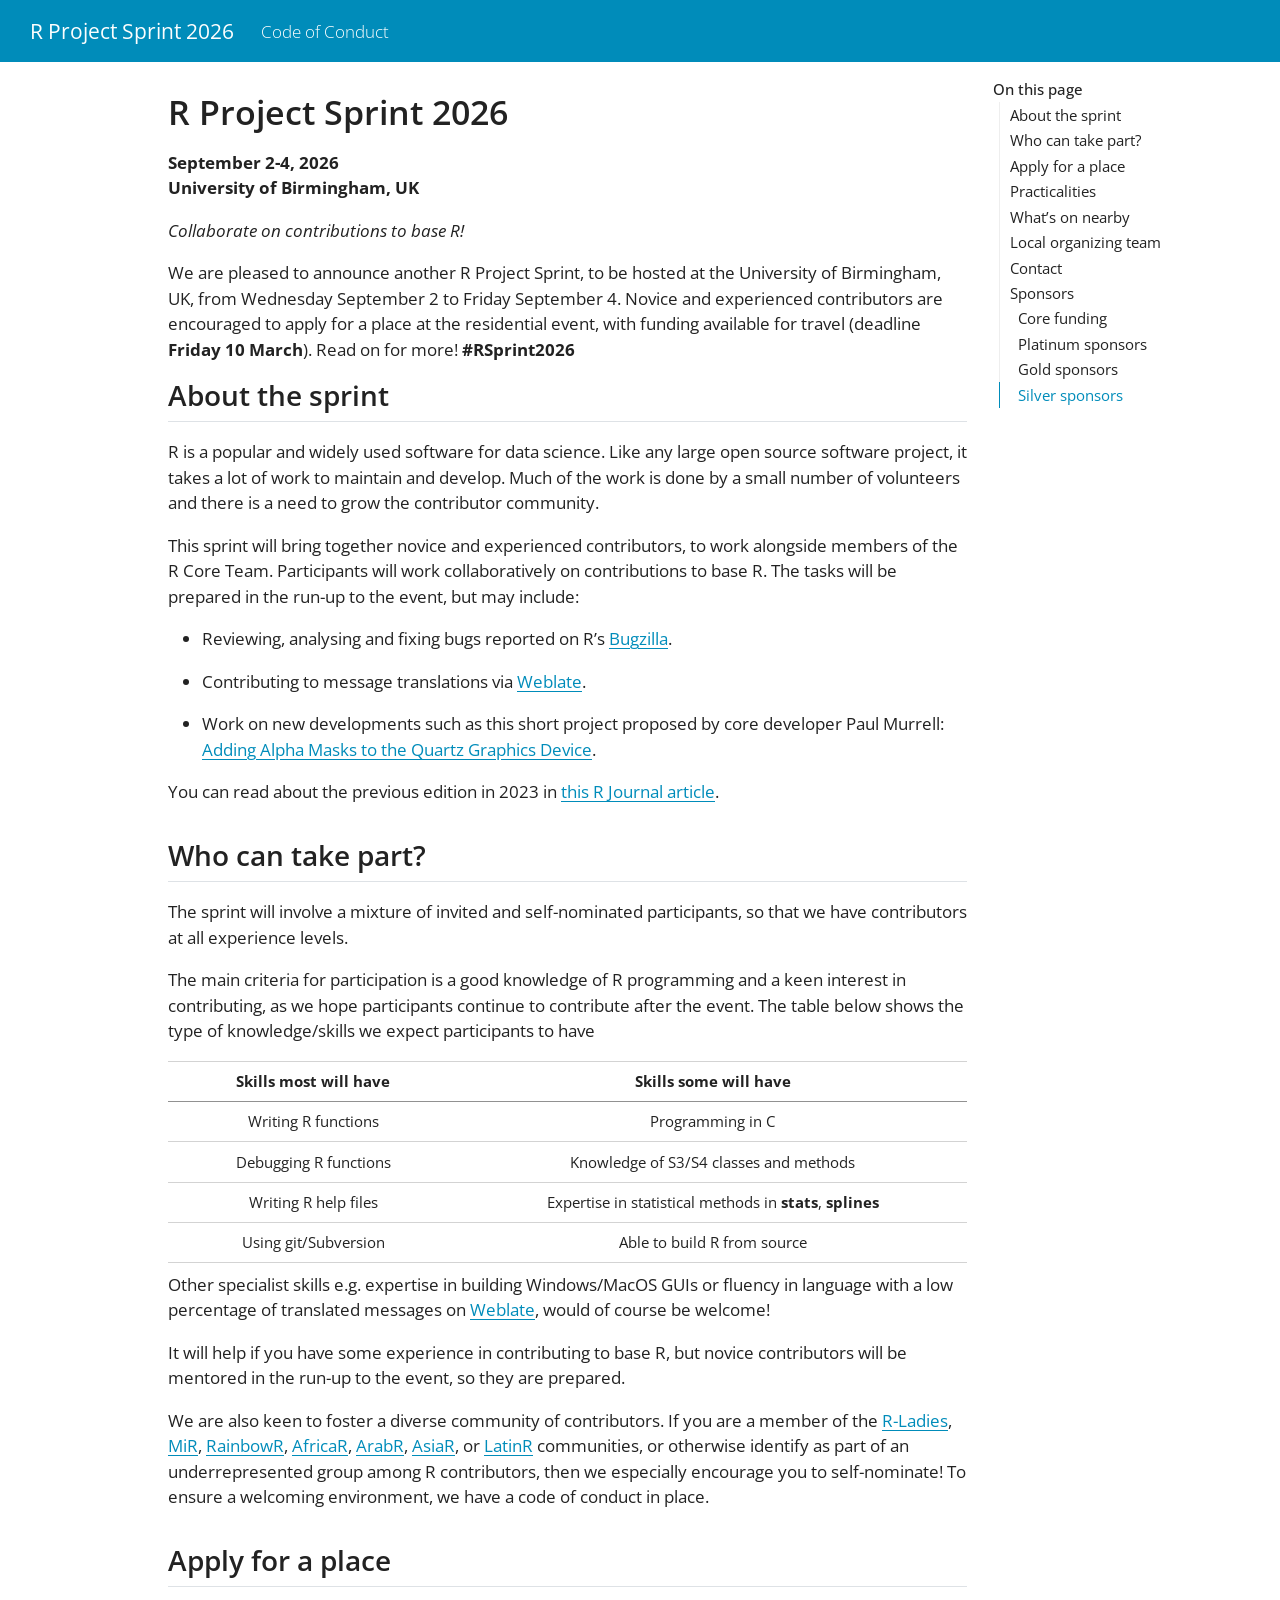
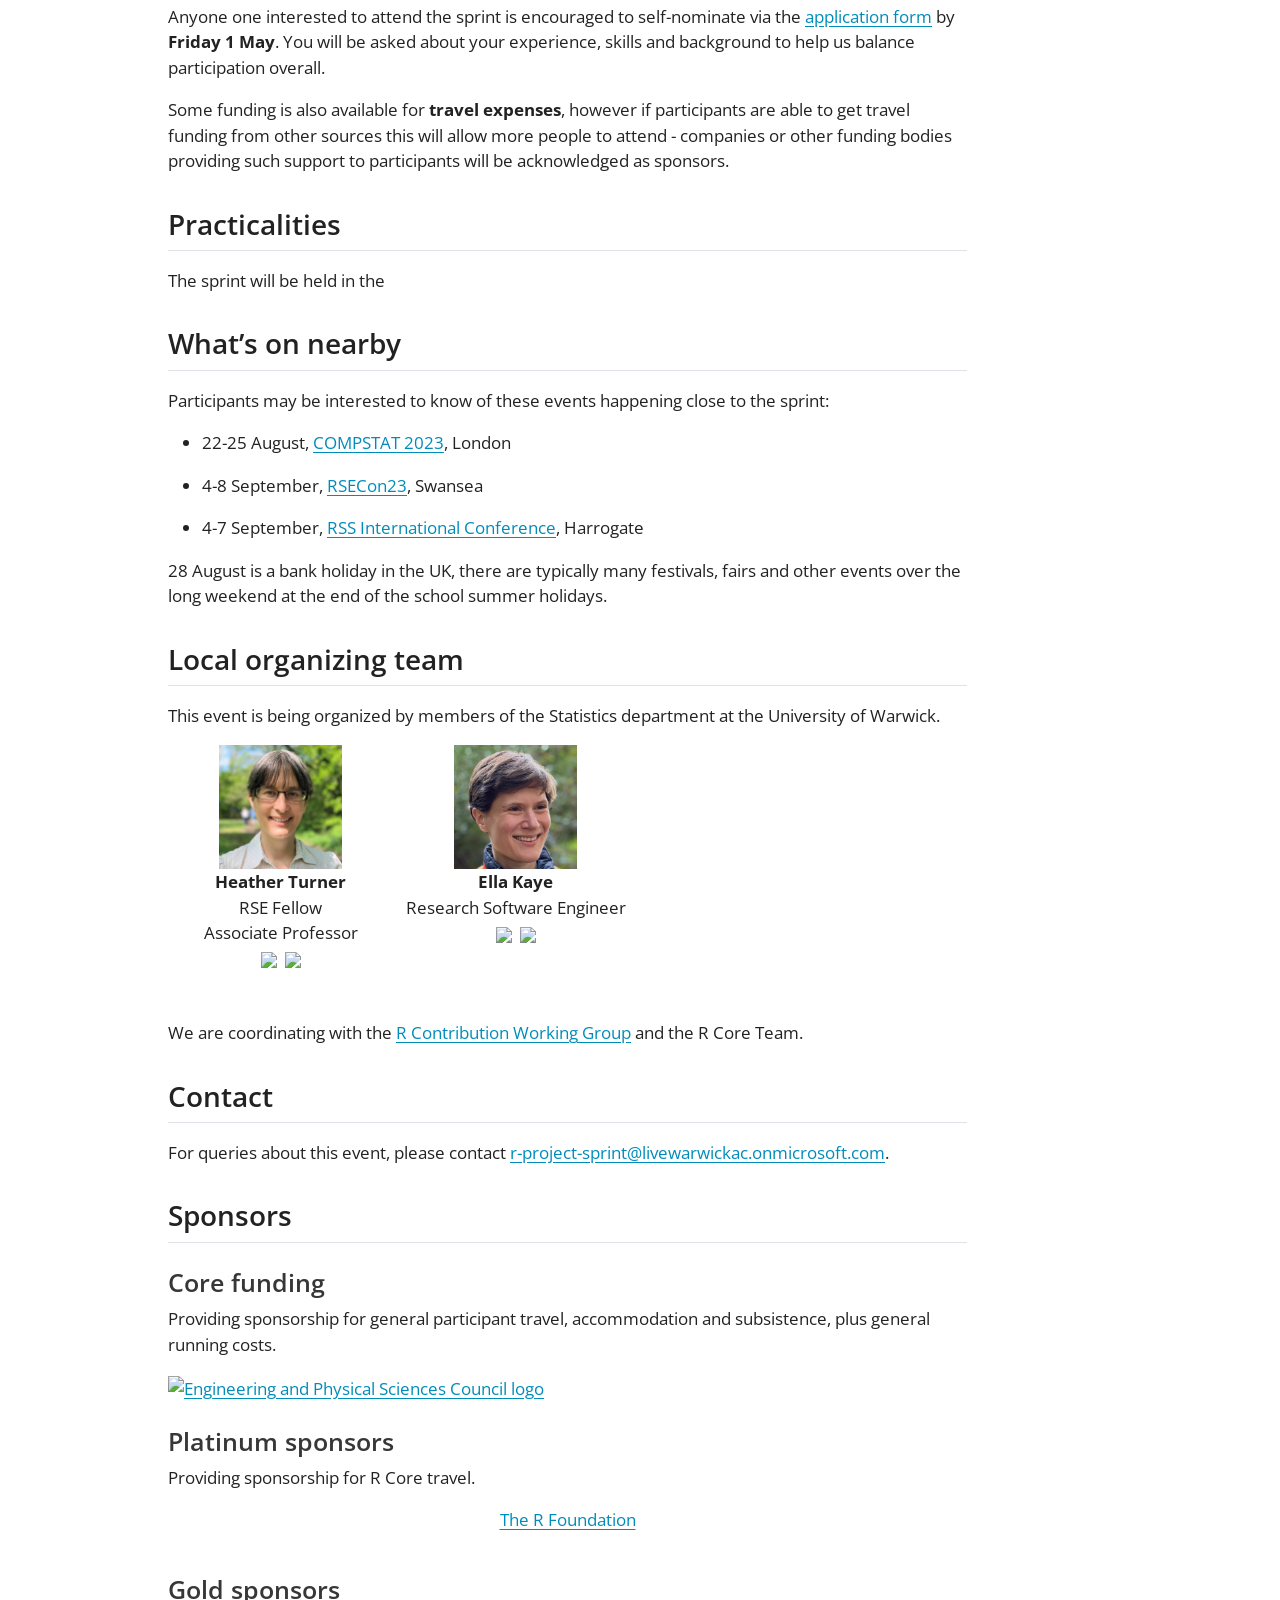
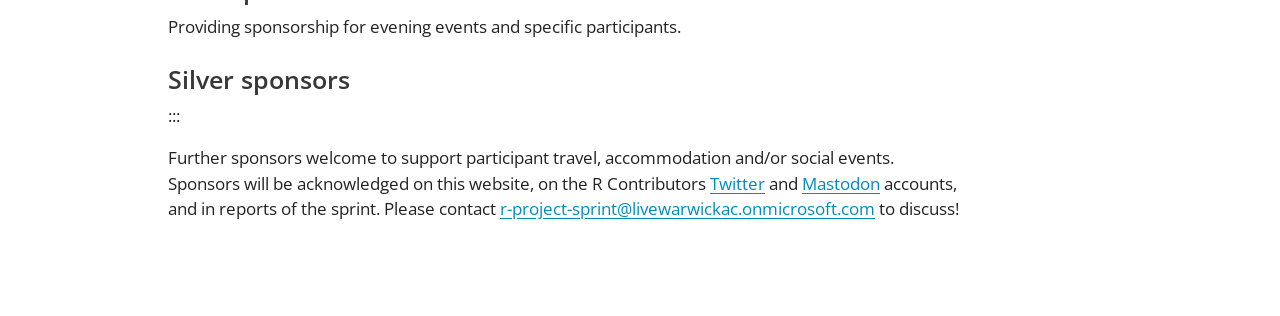
==== docs/index.html @ a6c2e323 "Initial commit" ====
<!DOCTYPE html>
<html xmlns="http://www.w3.org/1999/xhtml" lang="en" xml:lang="en"><head>

<meta charset="utf-8">
<meta name="generator" content="quarto-1.7.30">

<meta name="viewport" content="width=device-width, initial-scale=1.0, user-scalable=yes">


<title>R Project Sprint 2026</title>
<style>
code{white-space: pre-wrap;}
span.smallcaps{font-variant: small-caps;}
div.columns{display: flex; gap: min(4vw, 1.5em);}
div.column{flex: auto; overflow-x: auto;}
div.hanging-indent{margin-left: 1.5em; text-indent: -1.5em;}
ul.task-list{list-style: none;}
ul.task-list li input[type="checkbox"] {
  width: 0.8em;
  margin: 0 0.8em 0.2em -1em; /* quarto-specific, see https://github.com/quarto-dev/quarto-cli/issues/4556 */ 
  vertical-align: middle;
}
</style>


<script src="site_libs/quarto-nav/quarto-nav.js"></script>
<script src="site_libs/quarto-nav/headroom.min.js"></script>
<script src="site_libs/clipboard/clipboard.min.js"></script>
<script src="site_libs/quarto-search/autocomplete.umd.js"></script>
<script src="site_libs/quarto-search/fuse.min.js"></script>
<script src="site_libs/quarto-search/quarto-search.js"></script>
<meta name="quarto:offset" content="./">
<script src="site_libs/quarto-html/quarto.js" type="module"></script>
<script src="site_libs/quarto-html/tabsets/tabsets.js" type="module"></script>
<script src="site_libs/quarto-html/popper.min.js"></script>
<script src="site_libs/quarto-html/tippy.umd.min.js"></script>
<script src="site_libs/quarto-html/anchor.min.js"></script>
<link href="site_libs/quarto-html/tippy.css" rel="stylesheet">
<link href="site_libs/quarto-html/quarto-syntax-highlighting-de070a7b0ab54f8780927367ac907214.css" rel="stylesheet" id="quarto-text-highlighting-styles">
<script src="site_libs/bootstrap/bootstrap.min.js"></script>
<link href="site_libs/bootstrap/bootstrap-icons.css" rel="stylesheet">
<link href="site_libs/bootstrap/bootstrap-54d2793665b9bcd67158332d17101db9.min.css" rel="stylesheet" append-hash="true" id="quarto-bootstrap" data-mode="light">
<script id="quarto-search-options" type="application/json">{
  "location": "navbar",
  "copy-button": false,
  "collapse-after": 3,
  "panel-placement": "end",
  "type": "overlay",
  "limit": 50,
  "keyboard-shortcut": [
    "f",
    "/",
    "s"
  ],
  "show-item-context": false,
  "language": {
    "search-no-results-text": "No results",
    "search-matching-documents-text": "matching documents",
    "search-copy-link-title": "Copy link to search",
    "search-hide-matches-text": "Hide additional matches",
    "search-more-match-text": "more match in this document",
    "search-more-matches-text": "more matches in this document",
    "search-clear-button-title": "Clear",
    "search-text-placeholder": "",
    "search-detached-cancel-button-title": "Cancel",
    "search-submit-button-title": "Submit",
    "search-label": "Search"
  }
}</script>


<link rel="stylesheet" href="styles.css">
</head>

<body class="nav-fixed quarto-light">

<div id="quarto-search-results"></div>
  <header id="quarto-header" class="headroom fixed-top">
    <nav class="navbar navbar-expand-lg " data-bs-theme="dark">
      <div class="navbar-container container-fluid">
      <div class="navbar-brand-container mx-auto">
    <a class="navbar-brand" href="./index.html">
    <span class="navbar-title">R Project Sprint 2026</span>
    </a>
  </div>
            <div id="quarto-search" class="" title="Search"></div>
          <button class="navbar-toggler" type="button" data-bs-toggle="collapse" data-bs-target="#navbarCollapse" aria-controls="navbarCollapse" role="menu" aria-expanded="false" aria-label="Toggle navigation" onclick="if (window.quartoToggleHeadroom) { window.quartoToggleHeadroom(); }">
  <span class="navbar-toggler-icon"></span>
</button>
          <div class="collapse navbar-collapse" id="navbarCollapse">
            <ul class="navbar-nav navbar-nav-scroll me-auto">
  <li class="nav-item">
    <a class="nav-link" href="./code-of-conduct.html"> 
<span class="menu-text">Code of Conduct</span></a>
  </li>  
</ul>
            <ul class="navbar-nav navbar-nav-scroll ms-auto">
  <li class="nav-item compact">
    <a class="nav-link" href="https://mastodon.cloud/tags/RSprint2026"> <i class="bi bi-mastodon" role="img">
</i> 
<span class="menu-text"></span></a>
  </li>  
  <li class="nav-item compact">
    <a class="nav-link" href="https://github.com/r-devel/r-project-sprint-2026"> <i class="bi bi-github" role="img">
</i> 
<span class="menu-text"></span></a>
  </li>  
</ul>
          </div> <!-- /navcollapse -->
            <div class="quarto-navbar-tools">
</div>
      </div> <!-- /container-fluid -->
    </nav>
</header>
<!-- content -->
<div id="quarto-content" class="quarto-container page-columns page-rows-contents page-layout-article page-navbar">
<!-- sidebar -->
<!-- margin-sidebar -->
    <div id="quarto-margin-sidebar" class="sidebar margin-sidebar">
        <nav id="TOC" role="doc-toc" class="toc-active">
    <h2 id="toc-title">On this page</h2>
   
  <ul>
  <li><a href="#about-the-sprint" id="toc-about-the-sprint" class="nav-link active" data-scroll-target="#about-the-sprint">About the sprint</a></li>
  <li><a href="#who-can-take-part" id="toc-who-can-take-part" class="nav-link" data-scroll-target="#who-can-take-part">Who can take part?</a></li>
  <li><a href="#apply-for-a-place" id="toc-apply-for-a-place" class="nav-link" data-scroll-target="#apply-for-a-place">Apply for a place</a></li>
  <li><a href="#practicalities" id="toc-practicalities" class="nav-link" data-scroll-target="#practicalities">Practicalities</a></li>
  <li><a href="#whats-on-nearby" id="toc-whats-on-nearby" class="nav-link" data-scroll-target="#whats-on-nearby">What’s on nearby</a></li>
  <li><a href="#local-organizing-team" id="toc-local-organizing-team" class="nav-link" data-scroll-target="#local-organizing-team">Local organizing team</a></li>
  <li><a href="#contact" id="toc-contact" class="nav-link" data-scroll-target="#contact">Contact</a></li>
  <li><a href="#sponsors" id="toc-sponsors" class="nav-link" data-scroll-target="#sponsors">Sponsors</a>
  <ul class="collapse">
  <li><a href="#core-funding" id="toc-core-funding" class="nav-link" data-scroll-target="#core-funding">Core funding</a></li>
  <li><a href="#platinum-sponsors" id="toc-platinum-sponsors" class="nav-link" data-scroll-target="#platinum-sponsors">Platinum sponsors</a></li>
  <li><a href="#gold-sponsors" id="toc-gold-sponsors" class="nav-link" data-scroll-target="#gold-sponsors">Gold sponsors</a></li>
  <li><a href="#silver-sponsors" id="toc-silver-sponsors" class="nav-link" data-scroll-target="#silver-sponsors">Silver sponsors</a></li>
  </ul></li>
  </ul>
</nav>
    </div>
<!-- main -->
<main class="content" id="quarto-document-content">

<header id="title-block-header" class="quarto-title-block default">
<div class="quarto-title">
<h1 class="title">R Project Sprint 2026</h1>
</div>



<div class="quarto-title-meta">

    
  
    
  </div>
  


</header>


<p><strong>September 2-4, 2026<br>
University of Birmingham, UK</strong></p>
<p><em>Collaborate on contributions to base R!</em></p>
<p>We are pleased to announce another R Project Sprint, to be hosted at the University of Birmingham, UK, from Wednesday September 2 to Friday September 4. Novice and experienced contributors are encouraged to apply for a place at the residential event, with funding available for travel (deadline <strong>Friday 10 March</strong>). Read on for more! <strong>#RSprint2026</strong></p>
<!-- <center>![A group of 11 people around a long table with a large screen at one end and a big window behind. People are general busy working on laptops, writing on notepads, etc.](warwick-university-faculty-of-arts-building-768x381-compact.jpg){alt="A group of 11 people around a long table with a large screen at one end and a big window behind. People are general busy working on laptops, writing on notepads, etc." style="height:400px"}<br> <small>Breakout space in the Faculty of Arts Building, University of Warwick ©Hufton+Crow<br><br></small></center> -->
<section id="about-the-sprint" class="level2">
<h2 class="anchored" data-anchor-id="about-the-sprint">About the sprint</h2>
<p>R is a popular and widely used software for data science. Like any large open source software project, it takes a lot of work to maintain and develop. Much of the work is done by a small number of volunteers and there is a need to grow the contributor community.</p>
<p>This sprint will bring together novice and experienced contributors, to work alongside members of the R Core Team. Participants will work collaboratively on contributions to base R. The tasks will be prepared in the run-up to the event, but may include:</p>
<ul>
<li><p>Reviewing, analysing and fixing bugs reported on R’s <a href="https://bugs.r-project.org/">Bugzilla</a>.</p></li>
<li><p>Contributing to message translations via <a href="https://translate.rx.studio/projects/r-project/">Weblate</a>.</p></li>
<li><p>Work on new developments such as this short project proposed by core developer Paul Murrell: <a href="projects/quartz-alpha-mask">Adding Alpha Masks to the Quartz Graphics Device</a>.</p></li>
</ul>
<p>You can read about the previous edition in 2023 in <a href="https://journal.r-project.org/news/RJ-2023-3-sprint/">this R Journal article</a>.</p>
</section>
<section id="who-can-take-part" class="level2">
<h2 class="anchored" data-anchor-id="who-can-take-part">Who can take part?</h2>
<p>The sprint will involve a mixture of invited and self-nominated participants, so that we have contributors at all experience levels.</p>
<p>The main criteria for participation is a good knowledge of R programming and a keen interest in contributing, as we hope participants continue to contribute after the event. The table below shows the type of knowledge/skills we expect participants to have</p>
<table class="caption-top table">
<colgroup>
<col style="width: 36%">
<col style="width: 63%">
</colgroup>
<thead>
<tr class="header">
<th style="text-align: center;">Skills most will have</th>
<th style="text-align: center;">Skills some will have</th>
</tr>
</thead>
<tbody>
<tr class="odd">
<td style="text-align: center;">Writing R functions</td>
<td style="text-align: center;">Programming in C</td>
</tr>
<tr class="even">
<td style="text-align: center;">Debugging R functions</td>
<td style="text-align: center;">Knowledge of S3/S4 classes and methods</td>
</tr>
<tr class="odd">
<td style="text-align: center;">Writing R help files</td>
<td style="text-align: center;">Expertise in statistical methods in <strong>stats</strong>, <strong>splines</strong></td>
</tr>
<tr class="even">
<td style="text-align: center;">Using git/Subversion</td>
<td style="text-align: center;">Able to build R from source</td>
</tr>
</tbody>
</table>
<p>Other specialist skills e.g.&nbsp;expertise in building Windows/MacOS GUIs or fluency in language with a low percentage of translated messages on <a href="https://translate.rx.studio/projects/r-project/">Weblate</a>, would of course be welcome!</p>
<p>It will help if you have some experience in contributing to base R, but novice contributors will be mentored in the run-up to the event, so they are prepared.</p>
<p>We are also keen to foster a diverse community of contributors. If you are a member of the <a href="https://rladies.org/">R-Ladies</a>, <a href="https://mircommunity.com/">MiR</a>, <a href="https://rainbowr.netlify.app/">RainbowR</a>, <a href="https://africa-r.org/">AfricaR</a>, <a href="https://github.com/ARab-R">ArabR</a>, <a href="https://bit.ly/join_asiaR_slack">AsiaR</a>, or <a href="https://latin-r.com/">LatinR</a> communities, or otherwise identify as part of an underrepresented group among R contributors, then we especially encourage you to self-nominate! To ensure a welcoming environment, we have a code of conduct in place.</p>
</section>
<section id="apply-for-a-place" class="level2">
<h2 class="anchored" data-anchor-id="apply-for-a-place">Apply for a place</h2>
<p>Anyone one interested to attend the sprint is encouraged to self-nominate via the <a href="https://rfoundation.limequery.com/837944?lang=en">application form</a> by <strong>Friday 1 May</strong>. You will be asked about your experience, skills and background to help us balance participation overall.</p>
<!-- Thanks to our [sponsors], all workshop participants will be **accommodated free of charge** during the sprint, in [on-campus housing at the University of Warwick](https://warwick.ac.uk/services/conferences/spaces/central-campus-venues/accommodation/arthur-vick), **with meals provided**. -->
<p>Some funding is also available for <strong>travel expenses</strong>, however if participants are able to get travel funding from other sources this will allow more people to attend - companies or other funding bodies providing such support to participants will be acknowledged as sponsors.</p>
</section>
<section id="practicalities" class="level2">
<h2 class="anchored" data-anchor-id="practicalities">Practicalities</h2>
<p>The sprint will be held in the</p>
</section>
<section id="whats-on-nearby" class="level2">
<h2 class="anchored" data-anchor-id="whats-on-nearby">What’s on nearby</h2>
<p>Participants may be interested to know of these events happening close to the sprint:</p>
<ul>
<li><p>22-25 August, <a href="http://www.compstat2023.org/">COMPSTAT 2023</a>, London</p></li>
<li><p>4-8 September, <a href="https://society-rse.org/rse-conference-2023/">RSECon23</a>, Swansea</p></li>
<li><p>4-7 September, <a href="https://rss.org.uk/training-events/conference-2023/">RSS International Conference</a>, Harrogate</p></li>
</ul>
<p>28 August is a bank holiday in the UK, there are typically many festivals, fairs and other events over the long weekend at the end of the school summer holidays.</p>
</section>
<section id="local-organizing-team" class="level2">
<h2 class="anchored" data-anchor-id="local-organizing-team">Local organizing team</h2>
<p>This event is being organized by members of the Statistics department at the University of Warwick.</p>
<div class="people-gallery">
<div id="person1">
<p><img src="media/heather_turner.jpg" alt="Heather Turner outside in the sun, smiling. She is a white woman in her 40s with dark straight hair tied back and wears glasses." style="width:55%"> <br><b> Heather Turner </b> <br> RSE Fellow<br>Associate Professor <br> <a href="https://warwick.ac.uk/heatherturner" target="_blank" style="text-decoration:none"> <img src="media/reshot-icon-link-TPKSVGQNXF.svg" height="30" style="margin:2px; vertical-align:middle;" border="0"> </a> <a href="mailto:h.turner.1@warwick.ac.uk"> <img src="media/reshot-icon-email-P9WA8LS724.svg" height="30" style="margin:2px; vertical-align:middle;" border="0"> </a></p>
</div>
<div id="person2">
<p><img src="media/ella_profile.jpg" alt="Headshot of Ella outside in the sun, smiling, looking slightly off-camera. She is a white woman in her 40s with short dark hair." style="width:55%"> <br><b> Ella Kaye </b> <br> Research Software Engineer <br> <a href="https://ellakaye.co.uk" target="_blank" style="text-decoration:none"> <img src="media/reshot-icon-link-TPKSVGQNXF.svg" height="30" style="margin:2px; vertical-align:middle;" border="0"> </a> <a href="mailto:Ella.M.Kaye@warwick.ac.uk"> <img src="media/reshot-icon-email-P9WA8LS724.svg" height="30" style="margin:2px; vertical-align:middle;" border="0"> </a></p>
</div>
</div>
<p>We are coordinating with the <a href="https://contributor.r-project.org/working-group">R Contribution Working Group</a> and the R Core Team.</p>
</section>
<section id="contact" class="level2">
<h2 class="anchored" data-anchor-id="contact">Contact</h2>
<p>For queries about this event, please contact <a href="mailto:r-project-sprint@livewarwickac.onmicrosoft.com">r-project-sprint@livewarwickac.onmicrosoft.com</a>.</p>
</section>
<section id="sponsors" class="level2">
<h2 class="anchored" data-anchor-id="sponsors">Sponsors</h2>
<section id="core-funding" class="level3">
<h3 class="anchored" data-anchor-id="core-funding">Core funding</h3>
<p>Providing sponsorship for general participant travel, accommodation and subsistence, plus general running costs.</p>
<p><a href="https://www.ukri.org/councils/epsrc/"><img src="media/EPSRC_logo.png" class="img-fluid" alt="Engineering and Physical Sciences Council logo" width="300"></a></p>
</section>
<section id="platinum-sponsors" class="level3">
<h3 class="anchored" data-anchor-id="platinum-sponsors">Platinum sponsors</h3>
<p>Providing sponsorship for R Core travel.</p>
<div class="flex-container">
<p><a href="https://www.r-project.org/foundation/">The R Foundation</a></p>
</div>
</section>
<section id="gold-sponsors" class="level3">
<h3 class="anchored" data-anchor-id="gold-sponsors">Gold sponsors</h3>
<p>Providing sponsorship for evening events and specific participants.</p>
<!-- :::: flex-container -->
<!-- ::: {style="line-height:80px"} -->
<!-- [![](media/rconsortium_logo.png){fig-alt="R Consortium logo" fig-align="left" width="252"}](https://www.r-consortium.org/) -->
<!-- ::: -->
<!-- [![](media/crism_logo.svg){fig-alt="Centre for Research in Statistical Methodology logo" fig-align="left" width="252"}](https://warwick.ac.uk/fac/sci/statistics/crism/) -->
<!-- [![](media/posit_logo.png){fig-alt="Posit logo" fig-align="left" width="252"}](https://posit.co/) -->
<!-- :::: -->
</section>
<section id="silver-sponsors" class="level3">
<h3 class="anchored" data-anchor-id="silver-sponsors">Silver sponsors</h3>
<!-- Providing sponsorship for specific participants. -->
<!-- :::::: flex-container -->
<!-- ::: {style="line-height:150px"} -->
<!-- [![](media/eth_logo.png){fig-alt="ETH Zurich logo" fig-align="left" width="180"}](https://math.ethz.ch/sfs) -->
<!-- ::: -->
<!-- ::: {style="line-height:150px"} -->
<!-- [![](media/rxstudio_logo.png){fig-alt="Rx Studio logo" fig-align="left" width="180"}](https://rx.studio) -->
<!-- ::: -->
<!-- [![](media/pcctc_logo.jpg){fig-alt="PCCTC logo" fig-align="center" height="150"}](https://pcctc.org) -->
<!-- ::: {style="line-height:150px"} -->
<!-- [![](media/google_logo.png){fig-alt="Google logo" fig-align="left" width="180"}](https://opensource.google/) -->
<p>::: <!-- :::::: --></p>
<p>Further sponsors welcome to support participant travel, accommodation and/or social events. Sponsors will be acknowledged on this website, on the R Contributors <a href="https://twitter.com/R_Contributors">Twitter</a> and <a href="https://hachyderm.io/@R_Contributors">Mastodon</a> accounts, and in reports of the sprint. Please contact <a href="mailto:r-project-sprint@livewarwickac.onmicrosoft.com">r-project-sprint@livewarwickac.onmicrosoft.com</a> to discuss!</p>


</section>
</section>

</main> <!-- /main -->
<script id="quarto-html-after-body" type="application/javascript">
  window.document.addEventListener("DOMContentLoaded", function (event) {
    const icon = "";
    const anchorJS = new window.AnchorJS();
    anchorJS.options = {
      placement: 'right',
      icon: icon
    };
    anchorJS.add('.anchored');
    const isCodeAnnotation = (el) => {
      for (const clz of el.classList) {
        if (clz.startsWith('code-annotation-')) {                     
          return true;
        }
      }
      return false;
    }
    const onCopySuccess = function(e) {
      // button target
      const button = e.trigger;
      // don't keep focus
      button.blur();
      // flash "checked"
      button.classList.add('code-copy-button-checked');
      var currentTitle = button.getAttribute("title");
      button.setAttribute("title", "Copied!");
      let tooltip;
      if (window.bootstrap) {
        button.setAttribute("data-bs-toggle", "tooltip");
        button.setAttribute("data-bs-placement", "left");
        button.setAttribute("data-bs-title", "Copied!");
        tooltip = new bootstrap.Tooltip(button, 
          { trigger: "manual", 
            customClass: "code-copy-button-tooltip",
            offset: [0, -8]});
        tooltip.show();    
      }
      setTimeout(function() {
        if (tooltip) {
          tooltip.hide();
          button.removeAttribute("data-bs-title");
          button.removeAttribute("data-bs-toggle");
          button.removeAttribute("data-bs-placement");
        }
        button.setAttribute("title", currentTitle);
        button.classList.remove('code-copy-button-checked');
      }, 1000);
      // clear code selection
      e.clearSelection();
    }
    const getTextToCopy = function(trigger) {
        const codeEl = trigger.previousElementSibling.cloneNode(true);
        for (const childEl of codeEl.children) {
          if (isCodeAnnotation(childEl)) {
            childEl.remove();
          }
        }
        return codeEl.innerText;
    }
    const clipboard = new window.ClipboardJS('.code-copy-button:not([data-in-quarto-modal])', {
      text: getTextToCopy
    });
    clipboard.on('success', onCopySuccess);
    if (window.document.getElementById('quarto-embedded-source-code-modal')) {
      const clipboardModal = new window.ClipboardJS('.code-copy-button[data-in-quarto-modal]', {
        text: getTextToCopy,
        container: window.document.getElementById('quarto-embedded-source-code-modal')
      });
      clipboardModal.on('success', onCopySuccess);
    }
      var localhostRegex = new RegExp(/^(?:http|https):\/\/localhost\:?[0-9]*\//);
      var mailtoRegex = new RegExp(/^mailto:/);
        var filterRegex = new RegExp("https:\/\/contributor\.r-project\.org\/r-project-sprint-2026");
      var isInternal = (href) => {
          return filterRegex.test(href) || localhostRegex.test(href) || mailtoRegex.test(href);
      }
      // Inspect non-navigation links and adorn them if external
     var links = window.document.querySelectorAll('a[href]:not(.nav-link):not(.navbar-brand):not(.toc-action):not(.sidebar-link):not(.sidebar-item-toggle):not(.pagination-link):not(.no-external):not([aria-hidden]):not(.dropdown-item):not(.quarto-navigation-tool):not(.about-link)');
      for (var i=0; i<links.length; i++) {
        const link = links[i];
        if (!isInternal(link.href)) {
          // undo the damage that might have been done by quarto-nav.js in the case of
          // links that we want to consider external
          if (link.dataset.originalHref !== undefined) {
            link.href = link.dataset.originalHref;
          }
        }
      }
    function tippyHover(el, contentFn, onTriggerFn, onUntriggerFn) {
      const config = {
        allowHTML: true,
        maxWidth: 500,
        delay: 100,
        arrow: false,
        appendTo: function(el) {
            return el.parentElement;
        },
        interactive: true,
        interactiveBorder: 10,
        theme: 'quarto',
        placement: 'bottom-start',
      };
      if (contentFn) {
        config.content = contentFn;
      }
      if (onTriggerFn) {
        config.onTrigger = onTriggerFn;
      }
      if (onUntriggerFn) {
        config.onUntrigger = onUntriggerFn;
      }
      window.tippy(el, config); 
    }
    const noterefs = window.document.querySelectorAll('a[role="doc-noteref"]');
    for (var i=0; i<noterefs.length; i++) {
      const ref = noterefs[i];
      tippyHover(ref, function() {
        // use id or data attribute instead here
        let href = ref.getAttribute('data-footnote-href') || ref.getAttribute('href');
        try { href = new URL(href).hash; } catch {}
        const id = href.replace(/^#\/?/, "");
        const note = window.document.getElementById(id);
        if (note) {
          return note.innerHTML;
        } else {
          return "";
        }
      });
    }
    const xrefs = window.document.querySelectorAll('a.quarto-xref');
    const processXRef = (id, note) => {
      // Strip column container classes
      const stripColumnClz = (el) => {
        el.classList.remove("page-full", "page-columns");
        if (el.children) {
          for (const child of el.children) {
            stripColumnClz(child);
          }
        }
      }
      stripColumnClz(note)
      if (id === null || id.startsWith('sec-')) {
        // Special case sections, only their first couple elements
        const container = document.createElement("div");
        if (note.children && note.children.length > 2) {
          container.appendChild(note.children[0].cloneNode(true));
          for (let i = 1; i < note.children.length; i++) {
            const child = note.children[i];
            if (child.tagName === "P" && child.innerText === "") {
              continue;
            } else {
              container.appendChild(child.cloneNode(true));
              break;
            }
          }
          if (window.Quarto?.typesetMath) {
            window.Quarto.typesetMath(container);
          }
          return container.innerHTML
        } else {
          if (window.Quarto?.typesetMath) {
            window.Quarto.typesetMath(note);
          }
          return note.innerHTML;
        }
      } else {
        // Remove any anchor links if they are present
        const anchorLink = note.querySelector('a.anchorjs-link');
        if (anchorLink) {
          anchorLink.remove();
        }
        if (window.Quarto?.typesetMath) {
          window.Quarto.typesetMath(note);
        }
        if (note.classList.contains("callout")) {
          return note.outerHTML;
        } else {
          return note.innerHTML;
        }
      }
    }
    for (var i=0; i<xrefs.length; i++) {
      const xref = xrefs[i];
      tippyHover(xref, undefined, function(instance) {
        instance.disable();
        let url = xref.getAttribute('href');
        let hash = undefined; 
        if (url.startsWith('#')) {
          hash = url;
        } else {
          try { hash = new URL(url).hash; } catch {}
        }
        if (hash) {
          const id = hash.replace(/^#\/?/, "");
          const note = window.document.getElementById(id);
          if (note !== null) {
            try {
              const html = processXRef(id, note.cloneNode(true));
              instance.setContent(html);
            } finally {
              instance.enable();
              instance.show();
            }
          } else {
            // See if we can fetch this
            fetch(url.split('#')[0])
            .then(res => res.text())
            .then(html => {
              const parser = new DOMParser();
              const htmlDoc = parser.parseFromString(html, "text/html");
              const note = htmlDoc.getElementById(id);
              if (note !== null) {
                const html = processXRef(id, note);
                instance.setContent(html);
              } 
            }).finally(() => {
              instance.enable();
              instance.show();
            });
          }
        } else {
          // See if we can fetch a full url (with no hash to target)
          // This is a special case and we should probably do some content thinning / targeting
          fetch(url)
          .then(res => res.text())
          .then(html => {
            const parser = new DOMParser();
            const htmlDoc = parser.parseFromString(html, "text/html");
            const note = htmlDoc.querySelector('main.content');
            if (note !== null) {
              // This should only happen for chapter cross references
              // (since there is no id in the URL)
              // remove the first header
              if (note.children.length > 0 && note.children[0].tagName === "HEADER") {
                note.children[0].remove();
              }
              const html = processXRef(null, note);
              instance.setContent(html);
            } 
          }).finally(() => {
            instance.enable();
            instance.show();
          });
        }
      }, function(instance) {
      });
    }
        let selectedAnnoteEl;
        const selectorForAnnotation = ( cell, annotation) => {
          let cellAttr = 'data-code-cell="' + cell + '"';
          let lineAttr = 'data-code-annotation="' +  annotation + '"';
          const selector = 'span[' + cellAttr + '][' + lineAttr + ']';
          return selector;
        }
        const selectCodeLines = (annoteEl) => {
          const doc = window.document;
          const targetCell = annoteEl.getAttribute("data-target-cell");
          const targetAnnotation = annoteEl.getAttribute("data-target-annotation");
          const annoteSpan = window.document.querySelector(selectorForAnnotation(targetCell, targetAnnotation));
          const lines = annoteSpan.getAttribute("data-code-lines").split(",");
          const lineIds = lines.map((line) => {
            return targetCell + "-" + line;
          })
          let top = null;
          let height = null;
          let parent = null;
          if (lineIds.length > 0) {
              //compute the position of the single el (top and bottom and make a div)
              const el = window.document.getElementById(lineIds[0]);
              top = el.offsetTop;
              height = el.offsetHeight;
              parent = el.parentElement.parentElement;
            if (lineIds.length > 1) {
              const lastEl = window.document.getElementById(lineIds[lineIds.length - 1]);
              const bottom = lastEl.offsetTop + lastEl.offsetHeight;
              height = bottom - top;
            }
            if (top !== null && height !== null && parent !== null) {
              // cook up a div (if necessary) and position it 
              let div = window.document.getElementById("code-annotation-line-highlight");
              if (div === null) {
                div = window.document.createElement("div");
                div.setAttribute("id", "code-annotation-line-highlight");
                div.style.position = 'absolute';
                parent.appendChild(div);
              }
              div.style.top = top - 2 + "px";
              div.style.height = height + 4 + "px";
              div.style.left = 0;
              let gutterDiv = window.document.getElementById("code-annotation-line-highlight-gutter");
              if (gutterDiv === null) {
                gutterDiv = window.document.createElement("div");
                gutterDiv.setAttribute("id", "code-annotation-line-highlight-gutter");
                gutterDiv.style.position = 'absolute';
                const codeCell = window.document.getElementById(targetCell);
                const gutter = codeCell.querySelector('.code-annotation-gutter');
                gutter.appendChild(gutterDiv);
              }
              gutterDiv.style.top = top - 2 + "px";
              gutterDiv.style.height = height + 4 + "px";
            }
            selectedAnnoteEl = annoteEl;
          }
        };
        const unselectCodeLines = () => {
          const elementsIds = ["code-annotation-line-highlight", "code-annotation-line-highlight-gutter"];
          elementsIds.forEach((elId) => {
            const div = window.document.getElementById(elId);
            if (div) {
              div.remove();
            }
          });
          selectedAnnoteEl = undefined;
        };
          // Handle positioning of the toggle
      window.addEventListener(
        "resize",
        throttle(() => {
          elRect = undefined;
          if (selectedAnnoteEl) {
            selectCodeLines(selectedAnnoteEl);
          }
        }, 10)
      );
      function throttle(fn, ms) {
      let throttle = false;
      let timer;
        return (...args) => {
          if(!throttle) { // first call gets through
              fn.apply(this, args);
              throttle = true;
          } else { // all the others get throttled
              if(timer) clearTimeout(timer); // cancel #2
              timer = setTimeout(() => {
                fn.apply(this, args);
                timer = throttle = false;
              }, ms);
          }
        };
      }
        // Attach click handler to the DT
        const annoteDls = window.document.querySelectorAll('dt[data-target-cell]');
        for (const annoteDlNode of annoteDls) {
          annoteDlNode.addEventListener('click', (event) => {
            const clickedEl = event.target;
            if (clickedEl !== selectedAnnoteEl) {
              unselectCodeLines();
              const activeEl = window.document.querySelector('dt[data-target-cell].code-annotation-active');
              if (activeEl) {
                activeEl.classList.remove('code-annotation-active');
              }
              selectCodeLines(clickedEl);
              clickedEl.classList.add('code-annotation-active');
            } else {
              // Unselect the line
              unselectCodeLines();
              clickedEl.classList.remove('code-annotation-active');
            }
          });
        }
    const findCites = (el) => {
      const parentEl = el.parentElement;
      if (parentEl) {
        const cites = parentEl.dataset.cites;
        if (cites) {
          return {
            el,
            cites: cites.split(' ')
          };
        } else {
          return findCites(el.parentElement)
        }
      } else {
        return undefined;
      }
    };
    var bibliorefs = window.document.querySelectorAll('a[role="doc-biblioref"]');
    for (var i=0; i<bibliorefs.length; i++) {
      const ref = bibliorefs[i];
      const citeInfo = findCites(ref);
      if (citeInfo) {
        tippyHover(citeInfo.el, function() {
          var popup = window.document.createElement('div');
          citeInfo.cites.forEach(function(cite) {
            var citeDiv = window.document.createElement('div');
            citeDiv.classList.add('hanging-indent');
            citeDiv.classList.add('csl-entry');
            var biblioDiv = window.document.getElementById('ref-' + cite);
            if (biblioDiv) {
              citeDiv.innerHTML = biblioDiv.innerHTML;
            }
            popup.appendChild(citeDiv);
          });
          return popup.innerHTML;
        });
      }
    }
  });
  </script>
</div> <!-- /content -->




</body></html>
---- docs/site_libs/quarto-html/tippy.css ----
.tippy-box[data-animation=fade][data-state=hidden]{opacity:0}[data-tippy-root]{max-width:calc(100vw - 10px)}.tippy-box{position:relative;background-color:#333;color:#fff;border-radius:4px;font-size:14px;line-height:1.4;white-space:normal;outline:0;transition-property:transform,visibility,opacity}.tippy-box[data-placement^=top]>.tippy-arrow{bottom:0}.tippy-box[data-placement^=top]>.tippy-arrow:before{bottom:-7px;left:0;border-width:8px 8px 0;border-top-color:initial;transform-origin:center top}.tippy-box[data-placement^=bottom]>.tippy-arrow{top:0}.tippy-box[data-placement^=bottom]>.tippy-arrow:before{top:-7px;left:0;border-width:0 8px 8px;border-bottom-color:initial;transform-origin:center bottom}.tippy-box[data-placement^=left]>.tippy-arrow{right:0}.tippy-box[data-placement^=left]>.tippy-arrow:before{border-width:8px 0 8px 8px;border-left-color:initial;right:-7px;transform-origin:center left}.tippy-box[data-placement^=right]>.tippy-arrow{left:0}.tippy-box[data-placement^=right]>.tippy-arrow:before{left:-7px;border-width:8px 8px 8px 0;border-right-color:initial;transform-origin:center right}.tippy-box[data-inertia][data-state=visible]{transition-timing-function:cubic-bezier(.54,1.5,.38,1.11)}.tippy-arrow{width:16px;height:16px;color:#333}.tippy-arrow:before{content:"";position:absolute;border-color:transparent;border-style:solid}.tippy-content{position:relative;padding:5px 9px;z-index:1}
---- docs/site_libs/quarto-html/quarto-syntax-highlighting-de070a7b0ab54f8780927367ac907214.css ----
/* quarto syntax highlight colors */
:root {
  --quarto-hl-ot-color: #003B4F;
  --quarto-hl-at-color: #657422;
  --quarto-hl-ss-color: #20794D;
  --quarto-hl-an-color: #5E5E5E;
  --quarto-hl-fu-color: #4758AB;
  --quarto-hl-st-color: #20794D;
  --quarto-hl-cf-color: #003B4F;
  --quarto-hl-op-color: #5E5E5E;
  --quarto-hl-er-color: #AD0000;
  --quarto-hl-bn-color: #AD0000;
  --quarto-hl-al-color: #AD0000;
  --quarto-hl-va-color: #111111;
  --quarto-hl-bu-color: inherit;
  --quarto-hl-ex-color: inherit;
  --quarto-hl-pp-color: #AD0000;
  --quarto-hl-in-color: #5E5E5E;
  --quarto-hl-vs-color: #20794D;
  --quarto-hl-wa-color: #5E5E5E;
  --quarto-hl-do-color: #5E5E5E;
  --quarto-hl-im-color: #00769E;
  --quarto-hl-ch-color: #20794D;
  --quarto-hl-dt-color: #AD0000;
  --quarto-hl-fl-color: #AD0000;
  --quarto-hl-co-color: #5E5E5E;
  --quarto-hl-cv-color: #5E5E5E;
  --quarto-hl-cn-color: #8f5902;
  --quarto-hl-sc-color: #5E5E5E;
  --quarto-hl-dv-color: #AD0000;
  --quarto-hl-kw-color: #003B4F;
}

/* other quarto variables */
:root {
  --quarto-font-monospace: SFMono-Regular, Menlo, Monaco, Consolas, "Liberation Mono", "Courier New", monospace;
}

/* syntax highlight based on Pandoc's rules */
pre > code.sourceCode > span {
  color: #003B4F;
}

code.sourceCode > span {
  color: #003B4F;
}

div.sourceCode,
div.sourceCode pre.sourceCode {
  color: #003B4F;
}

/* Normal */
code span {
  color: #003B4F;
}

/* Alert */
code span.al {
  color: #AD0000;
  font-style: inherit;
}

/* Annotation */
code span.an {
  color: #5E5E5E;
  font-style: inherit;
}

/* Attribute */
code span.at {
  color: #657422;
  font-style: inherit;
}

/* BaseN */
code span.bn {
  color: #AD0000;
  font-style: inherit;
}

/* BuiltIn */
code span.bu {
  font-style: inherit;
}

/* ControlFlow */
code span.cf {
  color: #003B4F;
  font-weight: bold;
  font-style: inherit;
}

/* Char */
code span.ch {
  color: #20794D;
  font-style: inherit;
}

/* Constant */
code span.cn {
  color: #8f5902;
  font-style: inherit;
}

/* Comment */
code span.co {
  color: #5E5E5E;
  font-style: inherit;
}

/* CommentVar */
code span.cv {
  color: #5E5E5E;
  font-style: italic;
}

/* Documentation */
code span.do {
  color: #5E5E5E;
  font-style: italic;
}

/* DataType */
code span.dt {
  color: #AD0000;
  font-style: inherit;
}

/* DecVal */
code span.dv {
  color: #AD0000;
  font-style: inherit;
}

/* Error */
code span.er {
  color: #AD0000;
  font-style: inherit;
}

/* Extension */
code span.ex {
  font-style: inherit;
}

/* Float */
code span.fl {
  color: #AD0000;
  font-style: inherit;
}

/* Function */
code span.fu {
  color: #4758AB;
  font-style: inherit;
}

/* Import */
code span.im {
  color: #00769E;
  font-style: inherit;
}

/* Information */
code span.in {
  color: #5E5E5E;
  font-style: inherit;
}

/* Keyword */
code span.kw {
  color: #003B4F;
  font-weight: bold;
  font-style: inherit;
}

/* Operator */
code span.op {
  color: #5E5E5E;
  font-style: inherit;
}

/* Other */
code span.ot {
  color: #003B4F;
  font-style: inherit;
}

/* Preprocessor */
code span.pp {
  color: #AD0000;
  font-style: inherit;
}

/* SpecialChar */
code span.sc {
  color: #5E5E5E;
  font-style: inherit;
}

/* SpecialString */
code span.ss {
  color: #20794D;
  font-style: inherit;
}

/* String */
code span.st {
  color: #20794D;
  font-style: inherit;
}

/* Variable */
code span.va {
  color: #111111;
  font-style: inherit;
}

/* VerbatimString */
code span.vs {
  color: #20794D;
  font-style: inherit;
}

/* Warning */
code span.wa {
  color: #5E5E5E;
  font-style: italic;
}

.prevent-inlining {
  content: "</";
}

/*# sourceMappingURL=87b39de9f4d1ff88c62557026aa071dc.css.map */
---- docs/styles.css ----
/* css styles */
/* blue colour is #008cba */

/* Use grid https://developer.mozilla.org/en-US/docs/Web/CSS/CSS_Grid_Layout */
.people-gallery {
  display: grid; 
  gap: 10px; /* gap between boxes */
  /* fit as many fixed-width cols as possible */
  grid-template-columns: repeat( auto-fit, 225px );
  /* fix row height as 200 px */
  grid-auto-rows: 275px;
  text-align: center;
}

/* for testing grid
.people-gallery > div {
  background-color: lime;
}
 */
 
.participant-gallery {
  display: grid; 
  gap: 8px; /* gap between boxes */
  /* fit as many fixed-width cols as possible */
  grid-template-columns: repeat( auto-fit, 175px );
  /* fix row height as 200 px */
  grid-auto-rows: 225px;
  text-align: center;
  font-size: 0.85em;
}
 
.flex-container {
  display: flex;
  flex-wrap: wrap;
  justify-content: space-around;
}
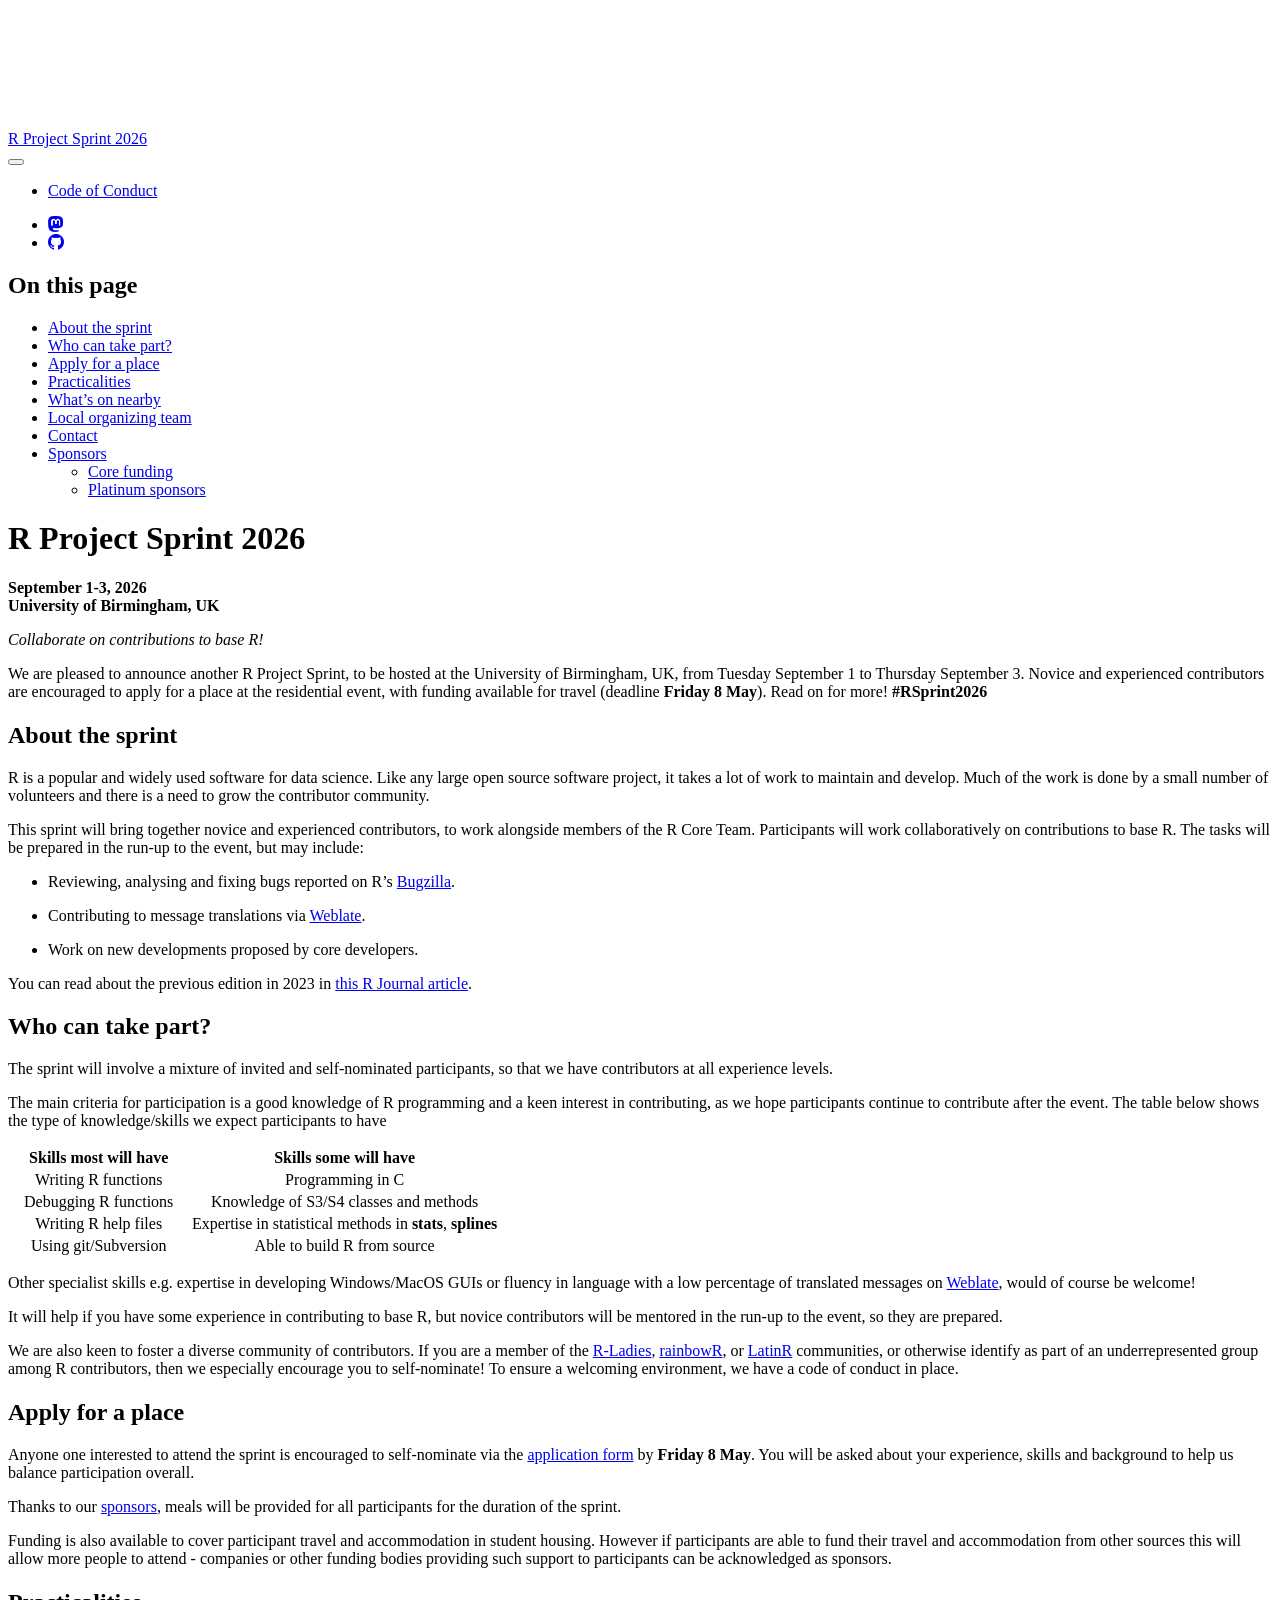
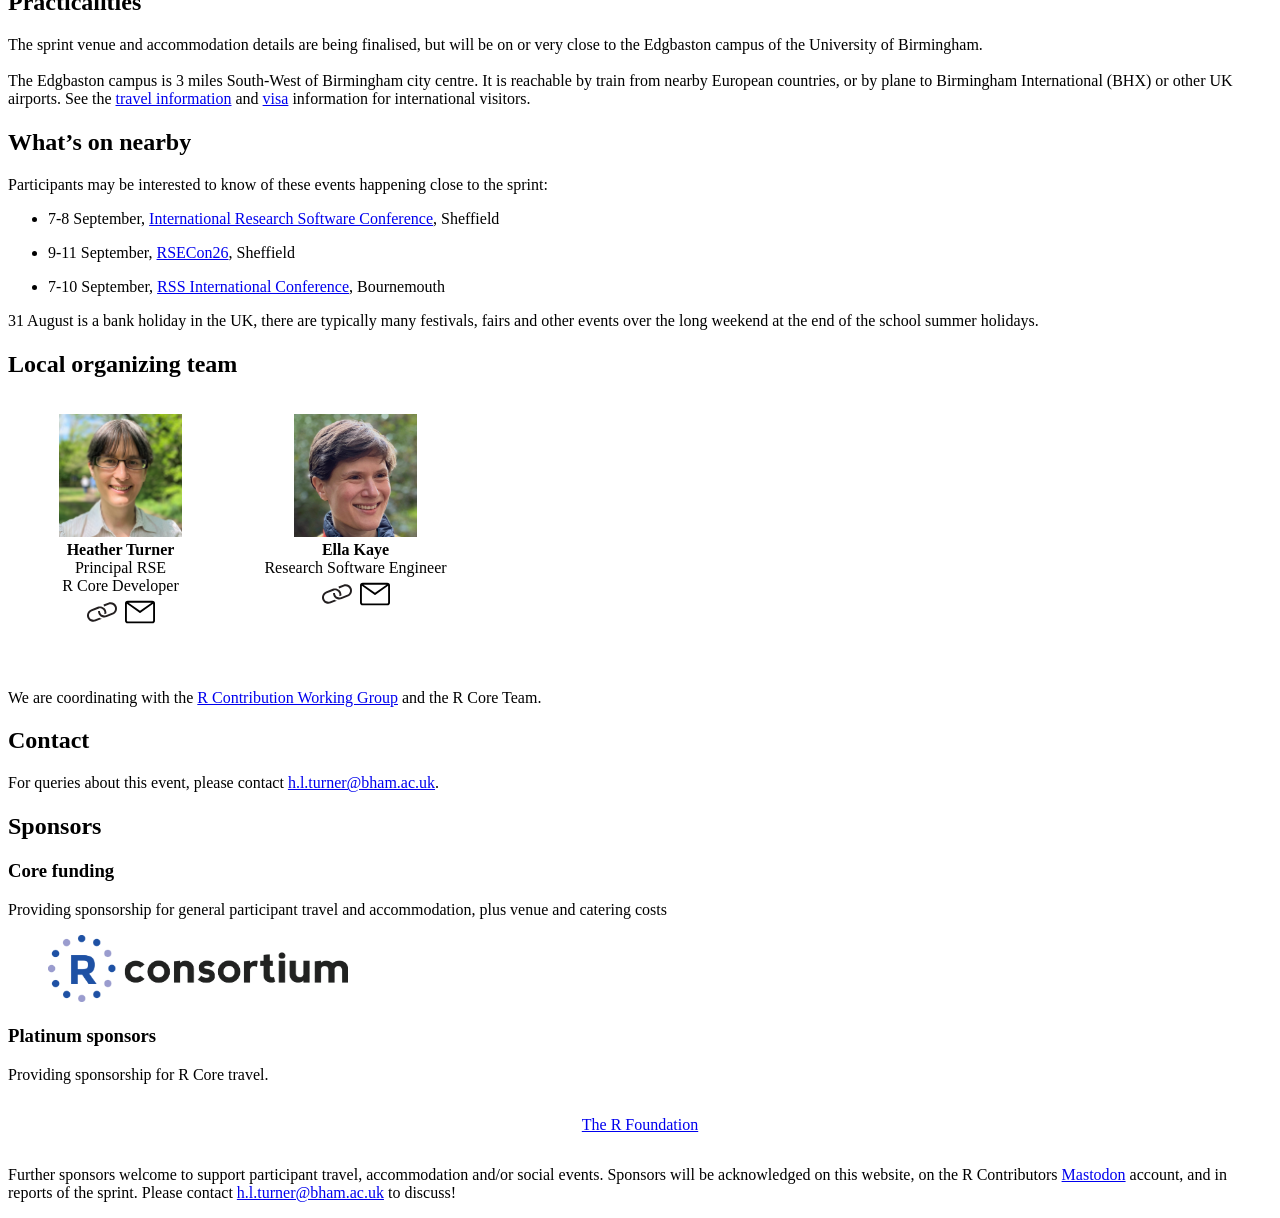
==== commit 7b973e38: "revise index and coc" ====
--- a/docs/index.html
+++ b/docs/index.html
@@ -2,7 +2,7 @@
 <html xmlns="http://www.w3.org/1999/xhtml" lang="en" xml:lang="en"><head>
 
 <meta charset="utf-8">
-<meta name="generator" content="quarto-1.7.30">
+<meta name="generator" content="quarto-1.8.25">
 
 <meta name="viewport" content="width=device-width, initial-scale=1.0, user-scalable=yes">
 
@@ -32,14 +32,15 @@
 <meta name="quarto:offset" content="./">
 <script src="site_libs/quarto-html/quarto.js" type="module"></script>
 <script src="site_libs/quarto-html/tabsets/tabsets.js" type="module"></script>
+<script src="site_libs/quarto-html/axe/axe-check.js" type="module"></script>
 <script src="site_libs/quarto-html/popper.min.js"></script>
 <script src="site_libs/quarto-html/tippy.umd.min.js"></script>
 <script src="site_libs/quarto-html/anchor.min.js"></script>
 <link href="site_libs/quarto-html/tippy.css" rel="stylesheet">
-<link href="site_libs/quarto-html/quarto-syntax-highlighting-de070a7b0ab54f8780927367ac907214.css" rel="stylesheet" id="quarto-text-highlighting-styles">
+<link href="site_libs/quarto-html/quarto-syntax-highlighting-7b89279ff1a6dce999919e0e67d4d9ec.css" rel="stylesheet" id="quarto-text-highlighting-styles">
 <script src="site_libs/bootstrap/bootstrap.min.js"></script>
 <link href="site_libs/bootstrap/bootstrap-icons.css" rel="stylesheet">
-<link href="site_libs/bootstrap/bootstrap-54d2793665b9bcd67158332d17101db9.min.css" rel="stylesheet" append-hash="true" id="quarto-bootstrap" data-mode="light">
+<link href="site_libs/bootstrap/bootstrap-a26f3680889bc016604be2101547878f.min.css" rel="stylesheet" append-hash="true" id="quarto-bootstrap" data-mode="light">
 <script id="quarto-search-options" type="application/json">{
   "location": "navbar",
   "copy-button": false,
@@ -79,6 +80,8 @@
     <nav class="navbar navbar-expand-lg " data-bs-theme="dark">
       <div class="navbar-container container-fluid">
       <div class="navbar-brand-container mx-auto">
+    <a href="./index.html" class="navbar-brand navbar-brand-logo">
+    </a>
     <a class="navbar-brand" href="./index.html">
     <span class="navbar-title">R Project Sprint 2026</span>
     </a>
@@ -132,8 +135,6 @@
   <ul class="collapse">
   <li><a href="#core-funding" id="toc-core-funding" class="nav-link" data-scroll-target="#core-funding">Core funding</a></li>
   <li><a href="#platinum-sponsors" id="toc-platinum-sponsors" class="nav-link" data-scroll-target="#platinum-sponsors">Platinum sponsors</a></li>
-  <li><a href="#gold-sponsors" id="toc-gold-sponsors" class="nav-link" data-scroll-target="#gold-sponsors">Gold sponsors</a></li>
-  <li><a href="#silver-sponsors" id="toc-silver-sponsors" class="nav-link" data-scroll-target="#silver-sponsors">Silver sponsors</a></li>
   </ul></li>
   </ul>
 </nav>
@@ -160,10 +161,10 @@
 </header>
 
 
-<p><strong>September 2-4, 2026<br>
+<p><strong>September 1-3, 2026<br>
 University of Birmingham, UK</strong></p>
 <p><em>Collaborate on contributions to base R!</em></p>
-<p>We are pleased to announce another R Project Sprint, to be hosted at the University of Birmingham, UK, from Wednesday September 2 to Friday September 4. Novice and experienced contributors are encouraged to apply for a place at the residential event, with funding available for travel (deadline <strong>Friday 10 March</strong>). Read on for more! <strong>#RSprint2026</strong></p>
+<p>We are pleased to announce another R Project Sprint, to be hosted at the University of Birmingham, UK, from Tuesday September 1 to Thursday September 3. Novice and experienced contributors are encouraged to apply for a place at the residential event, with funding available for travel (deadline <strong>Friday 8 May</strong>). Read on for more! <strong>#RSprint2026</strong></p>
 <!-- <center>![A group of 11 people around a long table with a large screen at one end and a big window behind. People are general busy working on laptops, writing on notepads, etc.](warwick-university-faculty-of-arts-building-768x381-compact.jpg){alt="A group of 11 people around a long table with a large screen at one end and a big window behind. People are general busy working on laptops, writing on notepads, etc." style="height:400px"}<br> <small>Breakout space in the Faculty of Arts Building, University of Warwick ©Hufton+Crow<br><br></small></center> -->
 <section id="about-the-sprint" class="level2">
 <h2 class="anchored" data-anchor-id="about-the-sprint">About the sprint</h2>
@@ -172,7 +173,7 @@
 <ul>
 <li><p>Reviewing, analysing and fixing bugs reported on R’s <a href="https://bugs.r-project.org/">Bugzilla</a>.</p></li>
 <li><p>Contributing to message translations via <a href="https://translate.rx.studio/projects/r-project/">Weblate</a>.</p></li>
-<li><p>Work on new developments such as this short project proposed by core developer Paul Murrell: <a href="projects/quartz-alpha-mask">Adding Alpha Masks to the Quartz Graphics Device</a>.</p></li>
+<li><p>Work on new developments proposed by core developers.</p></li>
 </ul>
 <p>You can read about the previous edition in 2023 in <a href="https://journal.r-project.org/news/RJ-2023-3-sprint/">this R Journal article</a>.</p>
 </section>
@@ -210,53 +211,59 @@
 </tr>
 </tbody>
 </table>
-<p>Other specialist skills e.g.&nbsp;expertise in building Windows/MacOS GUIs or fluency in language with a low percentage of translated messages on <a href="https://translate.rx.studio/projects/r-project/">Weblate</a>, would of course be welcome!</p>
+<p>Other specialist skills e.g.&nbsp;expertise in developing Windows/MacOS GUIs or fluency in language with a low percentage of translated messages on <a href="https://translate.rx.studio/projects/r-project/">Weblate</a>, would of course be welcome!</p>
 <p>It will help if you have some experience in contributing to base R, but novice contributors will be mentored in the run-up to the event, so they are prepared.</p>
-<p>We are also keen to foster a diverse community of contributors. If you are a member of the <a href="https://rladies.org/">R-Ladies</a>, <a href="https://mircommunity.com/">MiR</a>, <a href="https://rainbowr.netlify.app/">RainbowR</a>, <a href="https://africa-r.org/">AfricaR</a>, <a href="https://github.com/ARab-R">ArabR</a>, <a href="https://bit.ly/join_asiaR_slack">AsiaR</a>, or <a href="https://latin-r.com/">LatinR</a> communities, or otherwise identify as part of an underrepresented group among R contributors, then we especially encourage you to self-nominate! To ensure a welcoming environment, we have a code of conduct in place.</p>
+<p>We are also keen to foster a diverse community of contributors. If you are a member of the <a href="https://rladies.org/">R-Ladies</a>, <a href="https://rainbowr.org/">rainbowR</a>, or <a href="https://latin-r.com/">LatinR</a> communities, or otherwise identify as part of an underrepresented group among R contributors, then we especially encourage you to self-nominate! To ensure a welcoming environment, we have a code of conduct in place.</p>
 </section>
 <section id="apply-for-a-place" class="level2">
 <h2 class="anchored" data-anchor-id="apply-for-a-place">Apply for a place</h2>
-<p>Anyone one interested to attend the sprint is encouraged to self-nominate via the <a href="https://rfoundation.limequery.com/837944?lang=en">application form</a> by <strong>Friday 1 May</strong>. You will be asked about your experience, skills and background to help us balance participation overall.</p>
-<!-- Thanks to our [sponsors], all workshop participants will be **accommodated free of charge** during the sprint, in [on-campus housing at the University of Warwick](https://warwick.ac.uk/services/conferences/spaces/central-campus-venues/accommodation/arthur-vick), **with meals provided**. -->
-<p>Some funding is also available for <strong>travel expenses</strong>, however if participants are able to get travel funding from other sources this will allow more people to attend - companies or other funding bodies providing such support to participants will be acknowledged as sponsors.</p>
+<p>Anyone one interested to attend the sprint is encouraged to self-nominate via the <a href="https://rfoundation.limequery.com/837944?lang=en">application form</a> by <strong>Friday 8 May</strong>. You will be asked about your experience, skills and background to help us balance participation overall.</p>
+<p>Thanks to our <a href="#sponsors">sponsors</a>, meals will be provided for all participants for the duration of the sprint.</p>
+<p>Funding is also available to cover participant travel and accommodation in student housing. However if participants are able to fund their travel and accommodation from other sources this will allow more people to attend - companies or other funding bodies providing such support to participants can be acknowledged as sponsors.</p>
 </section>
 <section id="practicalities" class="level2">
 <h2 class="anchored" data-anchor-id="practicalities">Practicalities</h2>
-<p>The sprint will be held in the</p>
+<p>The sprint venue and accommodation details are being finalised, but will be on or very close to the Edgbaston campus of the University of Birmingham.<br>
+<br>
+The Edgbaston campus is 3 miles South-West of Birmingham city centre. It is reachable by train from nearby European countries, or by plane to Birmingham International (BHX) or other UK airports. See the <a href="https://www.birmingham.ac.uk/contact/directions/getting-here-edgbaston">travel information</a> and <a href="https://www.gov.uk/check-uk-visa">visa</a> information for international visitors.</p>
 </section>
 <section id="whats-on-nearby" class="level2">
 <h2 class="anchored" data-anchor-id="whats-on-nearby">What’s on nearby</h2>
 <p>Participants may be interested to know of these events happening close to the sprint:</p>
 <ul>
-<li><p>22-25 August, <a href="http://www.compstat2023.org/">COMPSTAT 2023</a>, London</p></li>
-<li><p>4-8 September, <a href="https://society-rse.org/rse-conference-2023/">RSECon23</a>, Swansea</p></li>
-<li><p>4-7 September, <a href="https://rss.org.uk/training-events/conference-2023/">RSS International Conference</a>, Harrogate</p></li>
+<li><p>7-8 September, <a href="https://www.researchsoft.org/irsc/">International Research Software Conference</a>, Sheffield</p></li>
+<li><p>9-11 September, <a href="https://rsecon26.society-rse.org/">RSECon26</a>, Sheffield</p></li>
+<li><p>7-10 September, <a href="https://rss.org.uk/training-events/conference2026/">RSS International Conference</a>, Bournemouth</p></li>
 </ul>
-<p>28 August is a bank holiday in the UK, there are typically many festivals, fairs and other events over the long weekend at the end of the school summer holidays.</p>
+<p>31 August is a bank holiday in the UK, there are typically many festivals, fairs and other events over the long weekend at the end of the school summer holidays.</p>
 </section>
 <section id="local-organizing-team" class="level2">
 <h2 class="anchored" data-anchor-id="local-organizing-team">Local organizing team</h2>
-<p>This event is being organized by members of the Statistics department at the University of Warwick.</p>
 <div class="people-gallery">
 <div id="person1">
-<p><img src="media/heather_turner.jpg" alt="Heather Turner outside in the sun, smiling. She is a white woman in her 40s with dark straight hair tied back and wears glasses." style="width:55%"> <br><b> Heather Turner </b> <br> RSE Fellow<br>Associate Professor <br> <a href="https://warwick.ac.uk/heatherturner" target="_blank" style="text-decoration:none"> <img src="media/reshot-icon-link-TPKSVGQNXF.svg" height="30" style="margin:2px; vertical-align:middle;" border="0"> </a> <a href="mailto:h.turner.1@warwick.ac.uk"> <img src="media/reshot-icon-email-P9WA8LS724.svg" height="30" style="margin:2px; vertical-align:middle;" border="0"> </a></p>
+<p><img src="media/heather_turner.jpg" alt="Headshot of Heather Turner smiling for the camera. She is a middle-aged white woman with dark, shoulder-length straight hair and wears glasses." style="width:55%"> <br><b> Heather Turner </b> <br> Principal RSE<br>R Core Developer <br> <a href="https://www.heatherturner.net/" target="_blank" style="text-decoration:none"> <img src="media/reshot-icon-link-TPKSVGQNXF.svg" height="30" style="margin:2px; vertical-align:middle;" border="0"> </a> <a href="mailto:h.l.turner@bham.ac.uk"> <img src="media/reshot-icon-email-P9WA8LS724.svg" height="30" style="margin:2px; vertical-align:middle;" border="0"> </a></p>
 </div>
 <div id="person2">
-<p><img src="media/ella_profile.jpg" alt="Headshot of Ella outside in the sun, smiling, looking slightly off-camera. She is a white woman in her 40s with short dark hair." style="width:55%"> <br><b> Ella Kaye </b> <br> Research Software Engineer <br> <a href="https://ellakaye.co.uk" target="_blank" style="text-decoration:none"> <img src="media/reshot-icon-link-TPKSVGQNXF.svg" height="30" style="margin:2px; vertical-align:middle;" border="0"> </a> <a href="mailto:Ella.M.Kaye@warwick.ac.uk"> <img src="media/reshot-icon-email-P9WA8LS724.svg" height="30" style="margin:2px; vertical-align:middle;" border="0"> </a></p>
+<p><img src="media/ella_profile.jpg" alt="Headshot of Ella outside in the sun, smiling, looking slightly off-camera. She is a white woman in her 40s with short dark hair." style="width:55%"> <br><b> Ella Kaye </b> <br> Research Software Engineer <br> <a href="https://ellakaye.co.uk" target="_blank" style="text-decoration:none"> <img src="media/reshot-icon-link-TPKSVGQNXF.svg" height="30" style="margin:2px; vertical-align:middle;" border="0"> </a> <a href="mailto:e.kaye.1@bham.ac.uk"> <img src="media/reshot-icon-email-P9WA8LS724.svg" height="30" style="margin:2px; vertical-align:middle;" border="0"> </a></p>
 </div>
 </div>
 <p>We are coordinating with the <a href="https://contributor.r-project.org/working-group">R Contribution Working Group</a> and the R Core Team.</p>
 </section>
 <section id="contact" class="level2">
 <h2 class="anchored" data-anchor-id="contact">Contact</h2>
-<p>For queries about this event, please contact <a href="mailto:r-project-sprint@livewarwickac.onmicrosoft.com">r-project-sprint@livewarwickac.onmicrosoft.com</a>.</p>
+<p>For queries about this event, please contact <a href="mailto:h.l.turner@bham.ac.uk">h.l.turner@bham.ac.uk</a>.</p>
 </section>
 <section id="sponsors" class="level2">
 <h2 class="anchored" data-anchor-id="sponsors">Sponsors</h2>
 <section id="core-funding" class="level3">
 <h3 class="anchored" data-anchor-id="core-funding">Core funding</h3>
-<p>Providing sponsorship for general participant travel, accommodation and subsistence, plus general running costs.</p>
-<p><a href="https://www.ukri.org/councils/epsrc/"><img src="media/EPSRC_logo.png" class="img-fluid" alt="Engineering and Physical Sciences Council logo" width="300"></a></p>
+<p>Providing sponsorship for general participant travel and accommodation, plus venue and catering costs<br>
+</p>
+<div class="quarto-figure quarto-figure-left">
+<figure class="figure">
+<p><a href="https://www.r-consortium.org"><img src="media/rconsortium_logo.png" class="img-fluid quarto-figure quarto-figure-left figure-img" alt="R Consortium logo" width="300"></a></p>
+</figure>
+</div>
 </section>
 <section id="platinum-sponsors" class="level3">
 <h3 class="anchored" data-anchor-id="platinum-sponsors">Platinum sponsors</h3>
@@ -264,33 +271,7 @@
 <div class="flex-container">
 <p><a href="https://www.r-project.org/foundation/">The R Foundation</a></p>
 </div>
-</section>
-<section id="gold-sponsors" class="level3">
-<h3 class="anchored" data-anchor-id="gold-sponsors">Gold sponsors</h3>
-<p>Providing sponsorship for evening events and specific participants.</p>
-<!-- :::: flex-container -->
-<!-- ::: {style="line-height:80px"} -->
-<!-- [![](media/rconsortium_logo.png){fig-alt="R Consortium logo" fig-align="left" width="252"}](https://www.r-consortium.org/) -->
-<!-- ::: -->
-<!-- [![](media/crism_logo.svg){fig-alt="Centre for Research in Statistical Methodology logo" fig-align="left" width="252"}](https://warwick.ac.uk/fac/sci/statistics/crism/) -->
-<!-- [![](media/posit_logo.png){fig-alt="Posit logo" fig-align="left" width="252"}](https://posit.co/) -->
-<!-- :::: -->
-</section>
-<section id="silver-sponsors" class="level3">
-<h3 class="anchored" data-anchor-id="silver-sponsors">Silver sponsors</h3>
-<!-- Providing sponsorship for specific participants. -->
-<!-- :::::: flex-container -->
-<!-- ::: {style="line-height:150px"} -->
-<!-- [![](media/eth_logo.png){fig-alt="ETH Zurich logo" fig-align="left" width="180"}](https://math.ethz.ch/sfs) -->
-<!-- ::: -->
-<!-- ::: {style="line-height:150px"} -->
-<!-- [![](media/rxstudio_logo.png){fig-alt="Rx Studio logo" fig-align="left" width="180"}](https://rx.studio) -->
-<!-- ::: -->
-<!-- [![](media/pcctc_logo.jpg){fig-alt="PCCTC logo" fig-align="center" height="150"}](https://pcctc.org) -->
-<!-- ::: {style="line-height:150px"} -->
-<!-- [![](media/google_logo.png){fig-alt="Google logo" fig-align="left" width="180"}](https://opensource.google/) -->
-<p>::: <!-- :::::: --></p>
-<p>Further sponsors welcome to support participant travel, accommodation and/or social events. Sponsors will be acknowledged on this website, on the R Contributors <a href="https://twitter.com/R_Contributors">Twitter</a> and <a href="https://hachyderm.io/@R_Contributors">Mastodon</a> accounts, and in reports of the sprint. Please contact <a href="mailto:r-project-sprint@livewarwickac.onmicrosoft.com">r-project-sprint@livewarwickac.onmicrosoft.com</a> to discuss!</p>
+<p>Further sponsors welcome to support participant travel, accommodation and/or social events. Sponsors will be acknowledged on this website, on the R Contributors <a href="https://hachyderm.io/@R_Contributors">Mastodon</a> account, and in reports of the sprint. Please contact <a href="mailto:h.l.turner@bham.ac.uk">h.l.turner@bham.ac.uk</a> to discuss!</p>
 
 
 </section>
@@ -348,13 +329,14 @@
       e.clearSelection();
     }
     const getTextToCopy = function(trigger) {
-        const codeEl = trigger.previousElementSibling.cloneNode(true);
-        for (const childEl of codeEl.children) {
-          if (isCodeAnnotation(childEl)) {
-            childEl.remove();
-          }
-        }
-        return codeEl.innerText;
+      const outerScaffold = trigger.parentElement.cloneNode(true);
+      const codeEl = outerScaffold.querySelector('code');
+      for (const childEl of codeEl.children) {
+        if (isCodeAnnotation(childEl)) {
+          childEl.remove();
+        }
+      }
+      return codeEl.innerText;
     }
     const clipboard = new window.ClipboardJS('.code-copy-button:not([data-in-quarto-modal])', {
       text: getTextToCopy
